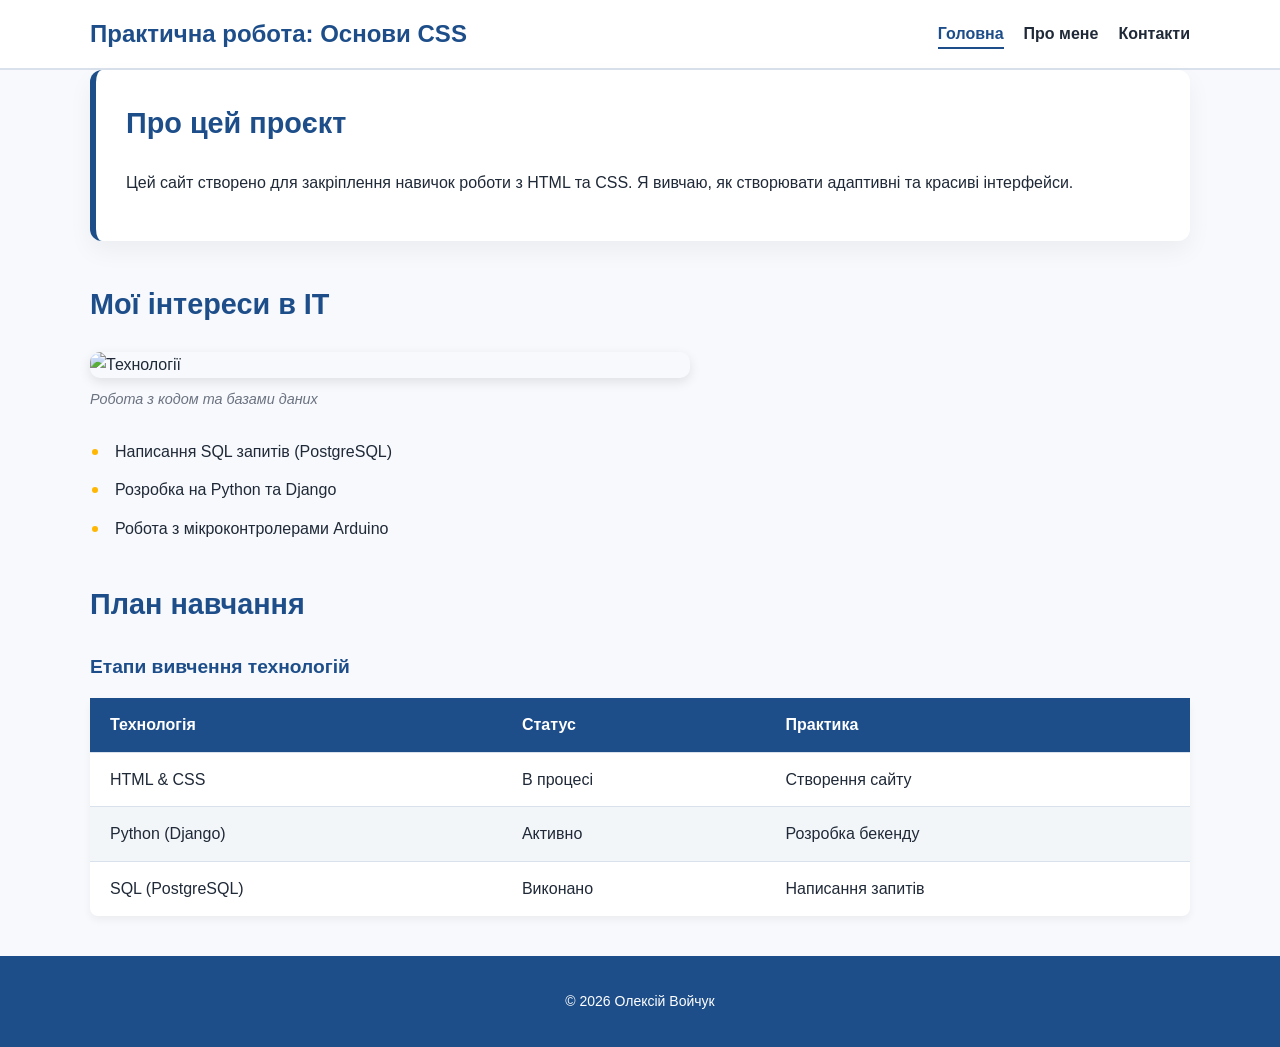
==== index.html @ 732fd852 "feat: complete css practical task" ====
<!DOCTYPE html>
<html lang="uk">
<head>
    <meta charset="UTF-8">
    <meta name="viewport" content="width=device-width, initial-scale=1.0">
    <title>Мій проєкт | Головна</title>
    
    <link rel="stylesheet" href="./styles/style.css">
    <link rel="stylesheet" href="./styles/responsive.css">
</head>
<body>
    <header class="site-header">
        <div class="container">
            <h1>Практична робота: Основи CSS</h1>
            <nav>
                <ul class="nav-list">
                    <li><a href="index.html" class="active">Головна</a></li>
                    <li><a href="pages/about.html">Про мене</a></li>
                    <li><a href="pages/contact.html">Контакти</a></li>
                </ul>
            </nav>
        </div>
    </header>

    <main class="container">
        <section class="section card">
            <h2>Про цей проєкт</h2>
            <p>Цей сайт створено для закріплення навичок роботи з HTML та CSS. Я вивчаю, як створювати адаптивні та красиві інтерфейси.</p>
        </section>

        <section class="section">
            <h2>Мої інтереси в IT</h2>
            <figure class="image-wrapper">
                <img src="./assets/img/tech.jpg" alt="Технології" class="responsive-img">
                <figcaption>Робота з кодом та базами даних</figcaption>
            </figure>
            
            <ul class="styled-list">
                <li>Написання SQL запитів (PostgreSQL)</li>
                <li>Розробка на Python та Django</li>
                <li>Робота з мікроконтролерами Arduino</li>
            </ul>
        </section>

        <section class="section">
            <h2>План навчання</h2>
            <table class="styled-table">
                <caption>Етапи вивчення технологій</caption>
                <thead>
                    <tr>
                        <th>Технологія</th>
                        <th>Статус</th>
                        <th>Практика</th>
                    </tr>
                </thead>
                <tbody>
                    <tr>
                        <td>HTML & CSS</td>
                        <td>В процесі</td>
                        <td>Створення сайту</td>
                    </tr>
                    <tr>
                        <td>Python (Django)</td>
                        <td>Активно</td>
                        <td>Розробка бекенду</td>
                    </tr>
                    <tr>
                        <td>SQL (PostgreSQL)</td>
                        <td>Виконано</td>
                        <td>Написання запитів</td>
                    </tr>
                </tbody>
            </table>
        </section>
    </main>

    <footer class="site-footer">
        <div class="container">
            <p>&copy; 2026 Олексій Войчук</p>
        </div>
    </footer>
</body>
</html>
---- styles/style.css ----
:root {
    --color-primary: #1d4e89;
    --color-accent: #ffb703;
    --color-bg: #f7f9fc;
    --color-surface: #ffffff;
    --color-text: #1f2937;
    --color-border: #d9e2ec;
}

*,
*::before,
*::after {
    box-sizing: border-box;
}

body {
    margin: 0;
    font-family: Arial, sans-serif;
    line-height: 1.6;
    color: var(--color-text);
    background-color: var(--color-bg);
}

.container {
    width: min(1100px, calc(100% - 32px));
    margin: 0 auto;
}

.site-header {
    background-color: var(--color-surface); 
    border-bottom: 2px solid var(--color-border); 
    padding: 15px 0;
}

.site-header .container {
    display: flex; 
    justify-content: space-between; 
    align-items: center; 
}

.site-header h1 {
    margin: 0;
    color: var(--color-primary);
    font-size: 24px;
}

.nav-list {
    display: flex; 
    gap: 20px; 
    list-style: none; 
    margin: 0;
    padding: 0;
}

.nav-list a {
    text-decoration: none; 
    color: var(--color-text);
    font-weight: bold;
    padding: 5px 0;
    transition: color 0.3s ease;
}

.nav-list a:hover {
    color: var(--color-accent);
}

.nav-list a.active {
    color: var(--color-primary);
    border-bottom: 2px solid var(--color-primary);
}

.site-footer {
    background-color: var(--color-primary);
    color: #ffffff;
    text-align: center;
    padding: 20px 0;
    font-size: 14px;
    margin-top: 40px;
}

.styled-table {
    width: 100%; 
    border-collapse: collapse; 
    margin: 25px 0;
    font-size: 16px;
    background-color: var(--color-surface); 
    box-shadow: 0 4px 8px rgba(0, 0, 0, 0.05); 
    border-radius: 8px; 
    overflow: hidden; 
}

.styled-table caption {
    font-size: 1.2rem;
    font-weight: bold;
    margin-bottom: 15px;
    color: var(--color-primary);
    text-align: left;
}

.styled-table thead tr {
    background-color: var(--color-primary);
    color: #ffffff;
    text-align: left;
}

.styled-table th,
.styled-table td {
    padding: 14px 20px;
    border-bottom: 1px solid var(--color-border); 
}

.styled-table tbody tr:last-of-type td {
    border-bottom: none;
}

.styled-table tbody tr:nth-child(even) {
    background-color: #f3f6f9;
}

.styled-table tbody tr:hover {
    background-color: #e2e8f0;
    transition: background-color 0.2s ease;
}

.section {
    margin-bottom: 40px; 
}

.card {
    background-color: var(--color-surface);
    padding: 30px;
    border-radius: 12px;
    box-shadow: 0 10px 25px rgba(0, 0, 0, 0.05); 
    border-left: 6px solid var(--color-primary); 
}

h2 {
    color: var(--color-primary);
    margin-top: 0;
    font-size: 1.8rem;
}

p {
    margin-bottom: 15px;
}

.image-wrapper {
    margin: 25px 0;
    max-width: 600px; 
}

.responsive-img {
    max-width: 100%; 
    height: auto;   
    border-radius: 10px;
    box-shadow: 0 4px 12px rgba(0, 0, 0, 0.1);
    display: block;
}

figcaption {
    margin-top: 10px;
    font-style: italic;
    color: #6b7280;
    font-size: 0.9rem;
}

.styled-list {
    padding-left: 20px;
    margin: 20px 0;
}

.styled-list li {
    margin-bottom: 10px;
    padding-left: 5px;
}

.styled-list li::marker {
    color: var(--color-accent);
    font-size: 1.2rem;
}

.two-column {
    display: flex;
    gap: 40px; 
    align-items: flex-start; 
    margin-top: 20px;
}

.text-content,
.media-content {
    flex: 1; 
}

.media-content {
    background-color: var(--color-bg);
    padding: 25px;
    border-radius: 12px;
    border: 1px solid var(--color-border);
}

.media-container {
    margin-top: 15px;
}

.styled-video {
    width: 100%; 
    max-width: 500px;
    border-radius: 8px;
    box-shadow: 0 4px 12px rgba(0, 0, 0, 0.15);
    display: block;
}

.styled-audio {
    width: 100%;
    outline: none;
}

.form-container {
    max-width: 600px; 
    margin: 0 auto;   
}

fieldset {
    border: 1px solid var(--color-border);
    border-radius: 8px;
    padding: 20px 25px;
    margin: 0;
}

legend {
    font-weight: bold;
    color: var(--color-primary);
    padding: 0 10px;
}

.form-group {
    margin-bottom: 20px;
}

.form-group label {
    display: block;
    margin-bottom: 8px;
    font-weight: bold;
    color: var(--color-text);
}

input[type="text"],
input[type="email"],
select,
textarea {
    width: 100%; 
    padding: 12px 14px;
    border: 1px solid var(--color-border);
    border-radius: 6px;
    background: #fff;
    font-family: inherit; 
    font-size: 1rem;
    transition: border-color 0.3s ease, box-shadow 0.3s ease;
}

input[type="text"]:focus,
input[type="email"]:focus,
select:focus,
textarea:focus {
    outline: none; 
    border-color: var(--color-primary);
    box-shadow: 0 0 0 3px rgba(29, 78, 137, 0.15); 
}

.radio-group label,
.checkbox-group label {
    display: inline-flex;
    align-items: center;
    font-weight: normal;
    margin-right: 15px;
    cursor: pointer;
}

.radio-group input,
.checkbox-group input {
    margin-right: 8px;
}

.btn-submit {
    display: block;
    width: 100%;
    padding: 14px 20px;
    border: none;
    border-radius: 8px;
    background-color: var(--color-primary);
    color: #ffffff;
    font-size: 1.1rem;
    font-weight: bold;
    cursor: pointer;
    transition: background-color 0.3s ease, transform 0.1s ease;
}

.btn-submit:hover {
    background-color: var(--color-accent); 
    color: var(--color-text); 
}

.btn-submit:active {
    transform: scale(0.98); 
}
---- styles/responsive.css ----
@media (max-width: 768px) {
    body {
        font-size: 15px;
        overflow-x: hidden;
    }

    .container {
        width: 100%;
        padding: 0 15px;
        overflow-x: hidden;
        box-sizing: border-box;
    }

    .section {
        margin-bottom: 25px;
        width: 100%;
        box-sizing: border-box;
    }

    .site-header {
        padding: 10px 0;
    }

    .site-header .container {
        flex-direction: column;
        gap: 15px;
    }

    .nav-list {
        flex-direction: column;
        width: 100%;
        gap: 8px;
    }

    .nav-list a {
        display: block;
        text-align: center;
        padding: 12px;
        background-color: #f3f6f9;
        border-radius: 8px;
        border: 1px solid var(--color-border);
    }

    .nav-list a.active {
        background-color: var(--color-primary);
        color: #ffffff;
        border-bottom: none;
    }

    .card {
        padding: 20px 15px;
        border-radius: 8px;
        border-left-width: 4px;
        width: 100%;
        box-sizing: border-box;
    }

    .two-column {
        flex-direction: column;
        gap: 20px;
        width: 100%;
    }

    .text-content,
    .media-content {
        width: 100%;
        box-sizing: border-box;
    }

    .media-content {
        padding: 15px;
    }

    video, 
    audio, 
    img, 
    iframe,
    .responsive-img,
    .styled-video,
    .styled-audio {
        max-width: 100% !important;
        width: 100%;
        height: auto;
        box-sizing: border-box;
        display: block;
    }

    .styled-table {
        display: block;
        width: 100%;
        overflow-x: auto;
        -webkit-overflow-scrolling: touch;
        border-collapse: collapse;
        border-spacing: 0;
    }

    .styled-table th, 
    .styled-table td {
        padding: 10px;
        white-space: nowrap;
    }

    fieldset {
        padding: 15px;
        width: 100%;
        box-sizing: border-box;
    }

    input[type="text"],
    input[type="email"],
    select,
    textarea {
        width: 100%;
        padding: 10px;
        box-sizing: border-box;
    }

    .radio-group {
        display: flex;
        flex-direction: column;
        gap: 10px;
    }

    .radio-group label {
        margin-right: 0;
        padding: 10px;
        background: #f8fafc;
        border-radius: 6px;
        border: 1px solid var(--color-border);
        width: 100%;
        box-sizing: border-box;
    }

    p, h1, h2, h3, h4, h5, h6, a, li, span, div {
        word-wrap: break-word;
        overflow-wrap: break-word;
        max-width: 100%;
    }
}

@media (max-width: 480px) {
    h1 { font-size: 20px; }
    h2 { font-size: 22px; }
    h3 { font-size: 18px; }

    .btn-submit {
        padding: 12px;
        font-size: 1rem;
        width: 100%;
    }

    .card {
        padding: 15px 10px;
    }
}
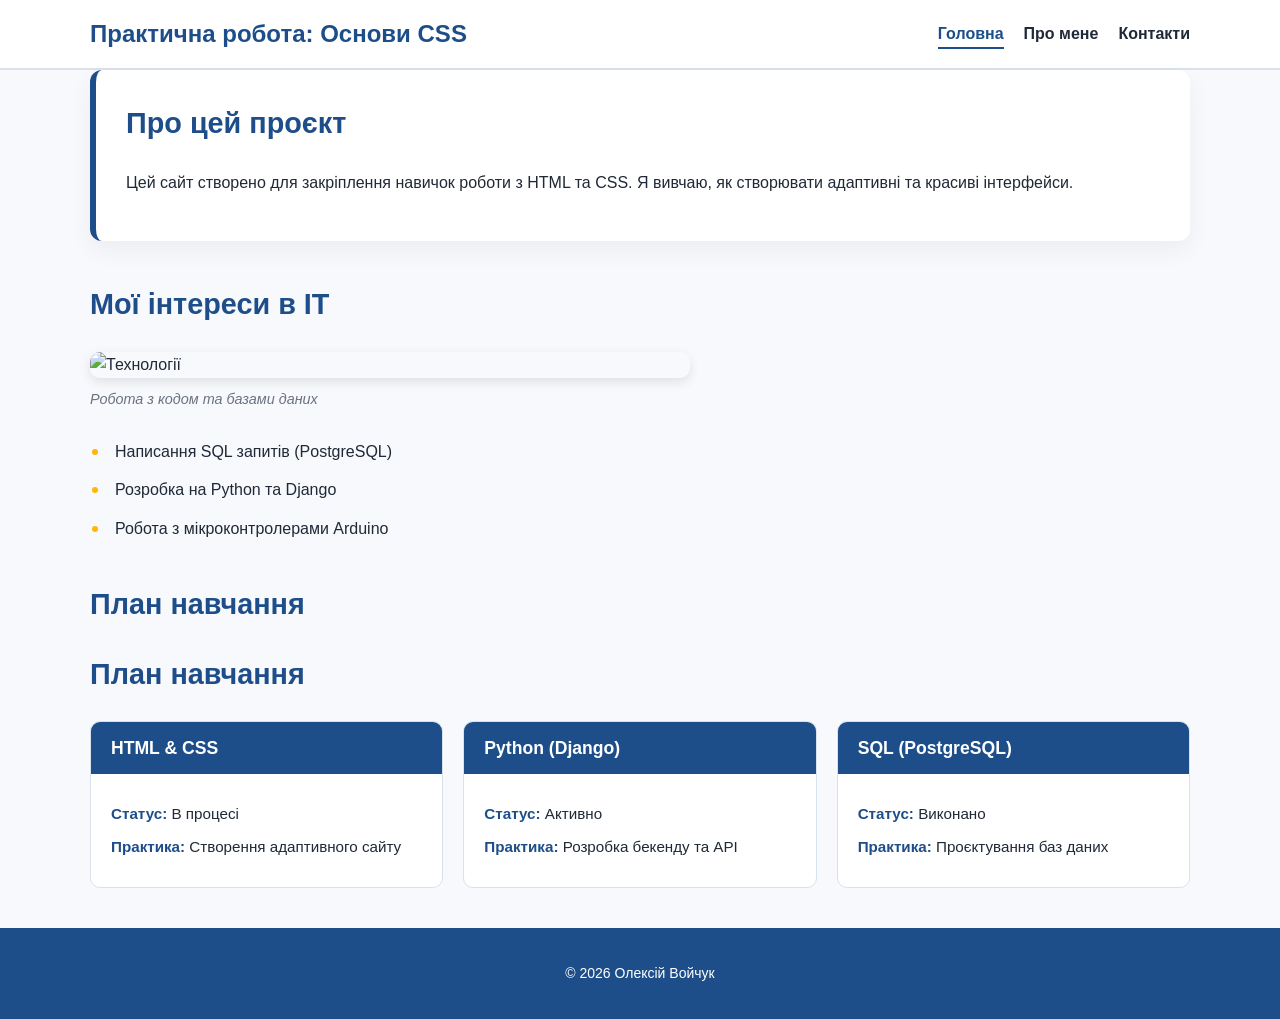
==== commit cb23074d: "refactor: replace table with responsive grid cards" ====
--- a/index.html
+++ b/index.html
@@ -1,13 +1,15 @@
 <!DOCTYPE html>
 <html lang="uk">
+
 <head>
     <meta charset="UTF-8">
     <meta name="viewport" content="width=device-width, initial-scale=1.0">
     <title>Мій проєкт | Головна</title>
-    
+
     <link rel="stylesheet" href="./styles/style.css">
     <link rel="stylesheet" href="./styles/responsive.css">
 </head>
+
 <body>
     <header class="site-header">
         <div class="container">
@@ -25,7 +27,8 @@
     <main class="container">
         <section class="section card">
             <h2>Про цей проєкт</h2>
-            <p>Цей сайт створено для закріплення навичок роботи з HTML та CSS. Я вивчаю, як створювати адаптивні та красиві інтерфейси.</p>
+            <p>Цей сайт створено для закріплення навичок роботи з HTML та CSS. Я вивчаю, як створювати адаптивні та
+                красиві інтерфейси.</p>
         </section>
 
         <section class="section">
@@ -34,7 +37,7 @@
                 <img src="./assets/img/tech.jpg" alt="Технології" class="responsive-img">
                 <figcaption>Робота з кодом та базами даних</figcaption>
             </figure>
-            
+
             <ul class="styled-list">
                 <li>Написання SQL запитів (PostgreSQL)</li>
                 <li>Розробка на Python та Django</li>
@@ -44,33 +47,34 @@
 
         <section class="section">
             <h2>План навчання</h2>
-            <table class="styled-table">
-                <caption>Етапи вивчення технологій</caption>
-                <thead>
-                    <tr>
-                        <th>Технологія</th>
-                        <th>Статус</th>
-                        <th>Практика</th>
-                    </tr>
-                </thead>
-                <tbody>
-                    <tr>
-                        <td>HTML & CSS</td>
-                        <td>В процесі</td>
-                        <td>Створення сайту</td>
-                    </tr>
-                    <tr>
-                        <td>Python (Django)</td>
-                        <td>Активно</td>
-                        <td>Розробка бекенду</td>
-                    </tr>
-                    <tr>
-                        <td>SQL (PostgreSQL)</td>
-                        <td>Виконано</td>
-                        <td>Написання запитів</td>
-                    </tr>
-                </tbody>
-            </table>
+            <section class="section">
+                <h2>План навчання</h2>
+                <div class="learning-grid">
+                    <div class="learning-card">
+                        <div class="card-header">HTML & CSS</div>
+                        <div class="card-body">
+                            <p><strong>Статус:</strong> В процесі</p>
+                            <p><strong>Практика:</strong> Створення адаптивного сайту</p>
+                        </div>
+                    </div>
+
+                    <div class="learning-card">
+                        <div class="card-header">Python (Django)</div>
+                        <div class="card-body">
+                            <p><strong>Статус:</strong> Активно</p>
+                            <p><strong>Практика:</strong> Розробка бекенду та API</p>
+                        </div>
+                    </div>
+
+                    <div class="learning-card">
+                        <div class="card-header">SQL (PostgreSQL)</div>
+                        <div class="card-body">
+                            <p><strong>Статус:</strong> Виконано</p>
+                            <p><strong>Практика:</strong> Проєктування баз даних</p>
+                        </div>
+                    </div>
+                </div>
+            </section>
         </section>
     </main>
 
@@ -80,4 +84,5 @@
         </div>
     </footer>
 </body>
+
 </html>
--- a/styles/style.css
+++ b/styles/style.css
@@ -78,49 +78,7 @@
     margin-top: 40px;
 }
 
-.styled-table {
-    width: 100%; 
-    border-collapse: collapse; 
-    margin: 25px 0;
-    font-size: 16px;
-    background-color: var(--color-surface); 
-    box-shadow: 0 4px 8px rgba(0, 0, 0, 0.05); 
-    border-radius: 8px; 
-    overflow: hidden; 
-}
-
-.styled-table caption {
-    font-size: 1.2rem;
-    font-weight: bold;
-    margin-bottom: 15px;
-    color: var(--color-primary);
-    text-align: left;
-}
-
-.styled-table thead tr {
-    background-color: var(--color-primary);
-    color: #ffffff;
-    text-align: left;
-}
-
-.styled-table th,
-.styled-table td {
-    padding: 14px 20px;
-    border-bottom: 1px solid var(--color-border); 
-}
-
-.styled-table tbody tr:last-of-type td {
-    border-bottom: none;
-}
-
-.styled-table tbody tr:nth-child(even) {
-    background-color: #f3f6f9;
-}
-
-.styled-table tbody tr:hover {
-    background-color: #e2e8f0;
-    transition: background-color 0.2s ease;
-}
+
 
 .section {
     margin-bottom: 40px; 
@@ -302,4 +260,45 @@
 
 .btn-submit:active {
     transform: scale(0.98); 
+}
+
+.learning-grid {
+    display: grid;
+    grid-template-columns: repeat(auto-fit, minmax(250px, 1fr));
+    gap: 20px;
+    margin: 20px 0;
+}
+
+.learning-card {
+    background: var(--color-surface);
+    border: 1px solid var(--color-border);
+    border-radius: 10px;
+    overflow: hidden;
+    transition: transform 0.3s ease, box-shadow 0.3s ease;
+}
+
+.learning-card:hover {
+    transform: translateY(-5px);
+    box-shadow: 0 10px 20px rgba(0,0,0,0.1);
+}
+
+.card-header {
+    background: var(--color-primary);
+    color: #fff;
+    padding: 12px 20px;
+    font-weight: bold;
+    font-size: 1.1rem;
+}
+
+.card-body {
+    padding: 20px;
+}
+
+.card-body p {
+    margin: 8px 0;
+    font-size: 0.95rem;
+}
+
+.card-body strong {
+    color: var(--color-primary);
 }
--- a/styles/responsive.css
+++ b/styles/responsive.css
@@ -152,4 +152,15 @@
     .card {
         padding: 15px 10px;
     }
+}
+
+@media (max-width: 768px) {
+    .learning-grid {
+        grid-template-columns: 1fr; 
+        gap: 15px;
+    }
+    
+    .learning-card {
+        border-left: 4px solid var(--color-primary); 
+    }
 }
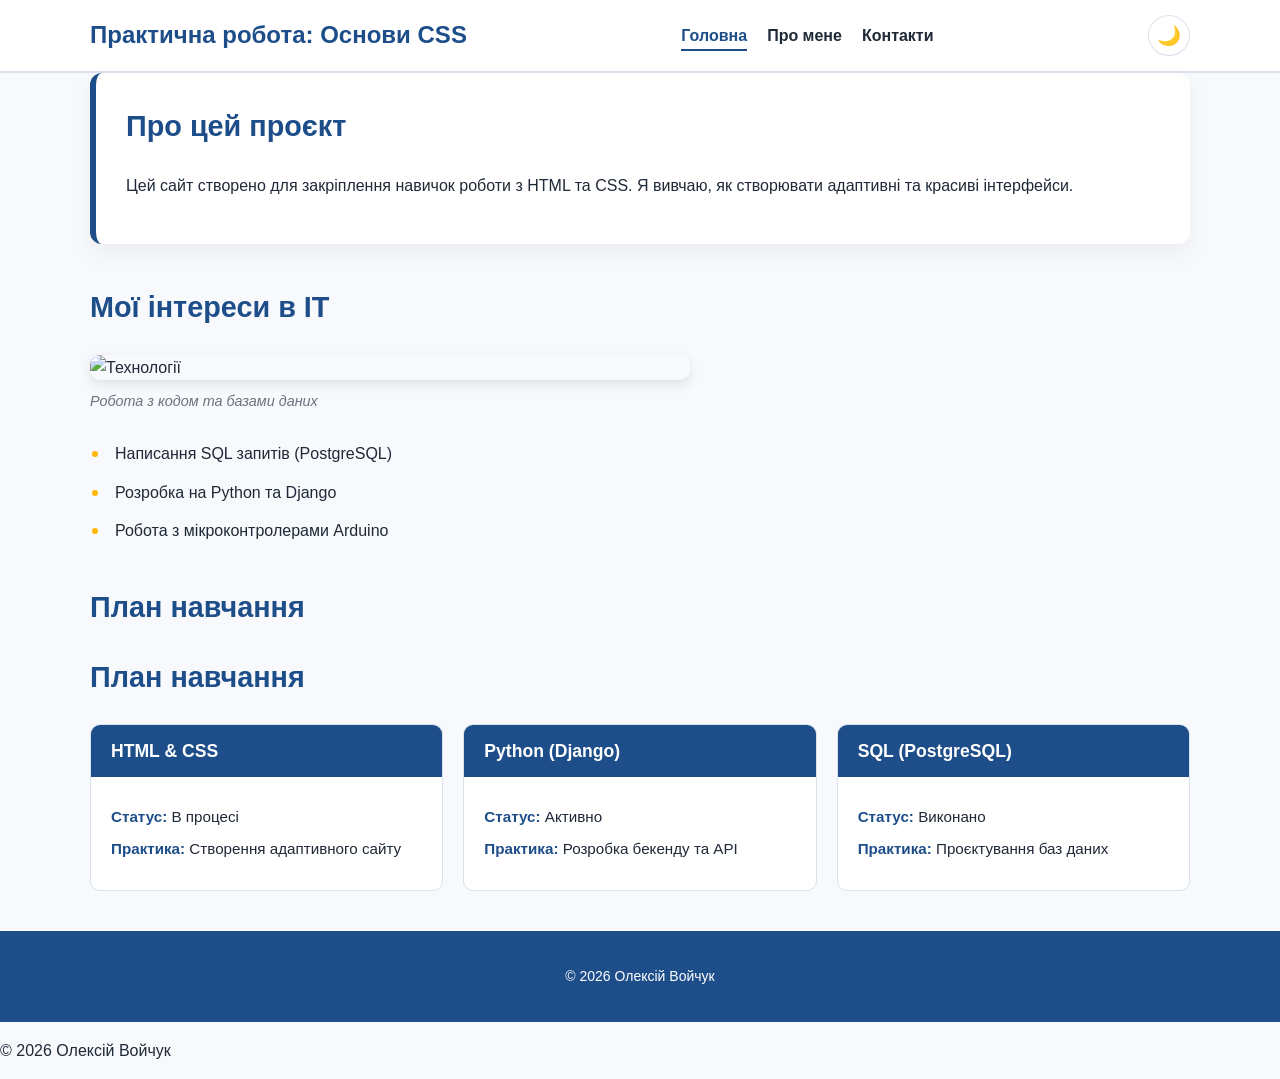
==== commit eee6fbeb: "feat: add javascript logic, modal, theme switch and form validation" ====
--- a/index.html
+++ b/index.html
@@ -8,6 +8,7 @@
 
     <link rel="stylesheet" href="./styles/style.css">
     <link rel="stylesheet" href="./styles/responsive.css">
+    <script src="./js/main.js" defer></script>
 </head>
 
 <body>
@@ -15,12 +16,20 @@
         <div class="container">
             <h1>Практична робота: Основи CSS</h1>
             <nav>
+                <button class="menu-toggle" aria-expanded="false">
+                    <span></span>
+                    <span></span>
+                    <span></span>
+                </button>
                 <ul class="nav-list">
                     <li><a href="index.html" class="active">Головна</a></li>
                     <li><a href="pages/about.html">Про мене</a></li>
                     <li><a href="pages/contact.html">Контакти</a></li>
                 </ul>
             </nav>
+            <button id="theme-toggle" class="theme-btn" aria-label="Переключити тему">
+                <span class="icon">🌙</span>
+            </button>
         </div>
     </header>
 
@@ -83,6 +92,11 @@
             <p>&copy; 2026 Олексій Войчук</p>
         </div>
     </footer>
+
+    <footer>
+        <p>&copy; <span id="current-year"></span> Олексій Войчук</p>
+    </footer>
+     <button id="back-to-top" hidden>↑</button>
 </body>
 
 </html>
--- a/styles/style.css
+++ b/styles/style.css
@@ -27,15 +27,15 @@
 }
 
 .site-header {
-    background-color: var(--color-surface); 
-    border-bottom: 2px solid var(--color-border); 
+    background-color: var(--color-surface);
+    border-bottom: 2px solid var(--color-border);
     padding: 15px 0;
 }
 
 .site-header .container {
-    display: flex; 
-    justify-content: space-between; 
-    align-items: center; 
+    display: flex;
+    justify-content: space-between;
+    align-items: center;
 }
 
 .site-header h1 {
@@ -45,15 +45,15 @@
 }
 
 .nav-list {
-    display: flex; 
-    gap: 20px; 
-    list-style: none; 
+    display: flex;
+    gap: 20px;
+    list-style: none;
     margin: 0;
     padding: 0;
 }
 
 .nav-list a {
-    text-decoration: none; 
+    text-decoration: none;
     color: var(--color-text);
     font-weight: bold;
     padding: 5px 0;
@@ -81,15 +81,15 @@
 
 
 .section {
-    margin-bottom: 40px; 
+    margin-bottom: 40px;
 }
 
 .card {
     background-color: var(--color-surface);
     padding: 30px;
     border-radius: 12px;
-    box-shadow: 0 10px 25px rgba(0, 0, 0, 0.05); 
-    border-left: 6px solid var(--color-primary); 
+    box-shadow: 0 10px 25px rgba(0, 0, 0, 0.05);
+    border-left: 6px solid var(--color-primary);
 }
 
 h2 {
@@ -104,12 +104,12 @@
 
 .image-wrapper {
     margin: 25px 0;
-    max-width: 600px; 
+    max-width: 600px;
 }
 
 .responsive-img {
-    max-width: 100%; 
-    height: auto;   
+    max-width: 100%;
+    height: auto;
     border-radius: 10px;
     box-shadow: 0 4px 12px rgba(0, 0, 0, 0.1);
     display: block;
@@ -139,14 +139,14 @@
 
 .two-column {
     display: flex;
-    gap: 40px; 
-    align-items: flex-start; 
+    gap: 40px;
+    align-items: flex-start;
     margin-top: 20px;
 }
 
 .text-content,
 .media-content {
-    flex: 1; 
+    flex: 1;
 }
 
 .media-content {
@@ -161,7 +161,7 @@
 }
 
 .styled-video {
-    width: 100%; 
+    width: 100%;
     max-width: 500px;
     border-radius: 8px;
     box-shadow: 0 4px 12px rgba(0, 0, 0, 0.15);
@@ -174,8 +174,8 @@
 }
 
 .form-container {
-    max-width: 600px; 
-    margin: 0 auto;   
+    max-width: 600px;
+    margin: 0 auto;
 }
 
 fieldset {
@@ -206,12 +206,12 @@
 input[type="email"],
 select,
 textarea {
-    width: 100%; 
+    width: 100%;
     padding: 12px 14px;
     border: 1px solid var(--color-border);
     border-radius: 6px;
     background: #fff;
-    font-family: inherit; 
+    font-family: inherit;
     font-size: 1rem;
     transition: border-color 0.3s ease, box-shadow 0.3s ease;
 }
@@ -220,9 +220,9 @@
 input[type="email"]:focus,
 select:focus,
 textarea:focus {
-    outline: none; 
+    outline: none;
     border-color: var(--color-primary);
-    box-shadow: 0 0 0 3px rgba(29, 78, 137, 0.15); 
+    box-shadow: 0 0 0 3px rgba(29, 78, 137, 0.15);
 }
 
 .radio-group label,
@@ -254,12 +254,12 @@
 }
 
 .btn-submit:hover {
-    background-color: var(--color-accent); 
-    color: var(--color-text); 
+    background-color: var(--color-accent);
+    color: var(--color-text);
 }
 
 .btn-submit:active {
-    transform: scale(0.98); 
+    transform: scale(0.98);
 }
 
 .learning-grid {
@@ -279,7 +279,7 @@
 
 .learning-card:hover {
     transform: translateY(-5px);
-    box-shadow: 0 10px 20px rgba(0,0,0,0.1);
+    box-shadow: 0 10px 20px rgba(0, 0, 0, 0.1);
 }
 
 .card-header {
@@ -301,4 +301,156 @@
 
 .card-body strong {
     color: var(--color-primary);
+}
+
+.menu-toggle {
+    display: none;
+    flex-direction: column;
+    gap: 5px;
+    background: none;
+    border: none;
+    cursor: pointer;
+}
+
+.menu-toggle span {
+    display: block;
+    width: 25px;
+    height: 3px;
+    background: var(--color-primary);
+    transition: 0.3s;
+}
+
+body.theme-dark {
+    --color-bg: #1a1a1a;
+    --color-surface: #2d2d2d;
+    --color-text: #f0f0f0;
+    --color-border: #444;
+}
+
+.theme-btn {
+    background: var(--color-surface);
+    border: 1px solid var(--color-border);
+    padding: 8px;
+    border-radius: 50%;
+    cursor: pointer;
+    font-size: 1.2rem;
+    transition: 0.3s;
+}
+
+#back-to-top {
+    position: fixed;
+    bottom: 30px;
+    right: 30px;
+    padding: 10px 15px;
+    background: var(--color-primary);
+    color: white;
+    border: none;
+    border-radius: 5px;
+    cursor: pointer;
+    z-index: 1000;
+}
+
+.accordion-item {
+    border-bottom: 1px solid var(--color-border);
+}
+
+.accordion-header {
+    width: 100%;
+    padding: 15px;
+    text-align: left;
+    background: none;
+    border: none;
+    font-weight: bold;
+    cursor: pointer;
+    color: var(--color-primary);
+    transition: background 0.3s;
+}
+
+.accordion-header:hover {
+    background: rgba(0, 0, 0, 0.05);
+}
+
+.accordion-content {
+    max-height: 0;
+    overflow: hidden;
+    transition: max-height 0.3s ease-out;
+    padding: 0 15px;
+}
+
+.accordion-item.is-active .accordion-content {
+    max-height: 200px;
+    padding: 15px;
+}
+
+.error-msg {
+    color: #d9534f; 
+    font-size: 0.85rem;
+    display: block;
+    margin-top: 5px;
+    min-height: 15px;
+}
+
+#char-counter {
+    font-size: 0.85rem;
+    text-align: right;
+    color: var(--color-text);
+    opacity: 0.7;
+    margin-top: 5px;
+}
+
+#form-success {
+    background-color: #e8f5e9; 
+    border-left: 4px solid #4caf50;
+    color: #2e7d32;
+    padding: 20px;
+    margin-top: 20px;
+}
+
+.modal-overlay {
+    position: fixed;
+    top: 0;
+    left: 0;
+    width: 100%;
+    height: 100%;
+    background: rgba(0, 0, 0, 0.6);
+    display: flex;
+    justify-content: center;
+    align-items: center;
+    z-index: 9999;
+    opacity: 0;
+    visibility: hidden;
+    transition: opacity 0.3s ease, visibility 0.3s ease;
+}
+
+.modal-overlay:not([hidden]) {
+    opacity: 1;
+    visibility: visible;
+    display: flex;
+}
+
+.modal-box {
+    background: var(--color-surface);
+    padding: 30px;
+    border-radius: 10px;
+    max-width: 500px;
+    width: 90%;
+    position: relative;
+    box-shadow: 0 10px 30px rgba(0, 0, 0, 0.2);
+    transform: translateY(-20px);
+    transition: transform 0.3s ease;
+}
+
+.modal-overlay:not([hidden]) .modal-box {
+    transform: translateY(0);
+}
+
+.modal-close-btn {
+    position: absolute;
+    top: 10px;
+    right: 15px;
+    background: none;
+    border: none;
+    font-size: 24px;
+    cursor: pointer;
+    color: var(--color-text);
 }
--- a/styles/responsive.css
+++ b/styles/responsive.css
@@ -163,4 +163,10 @@
     .learning-card {
         border-left: 4px solid var(--color-primary); 
     }
-}+}
+
+@media (max-width: 768px) {
+    .menu-toggle { display: flex; }
+    .nav-list { display: none; } 
+    .nav-list.is-open { display: flex; }
+}
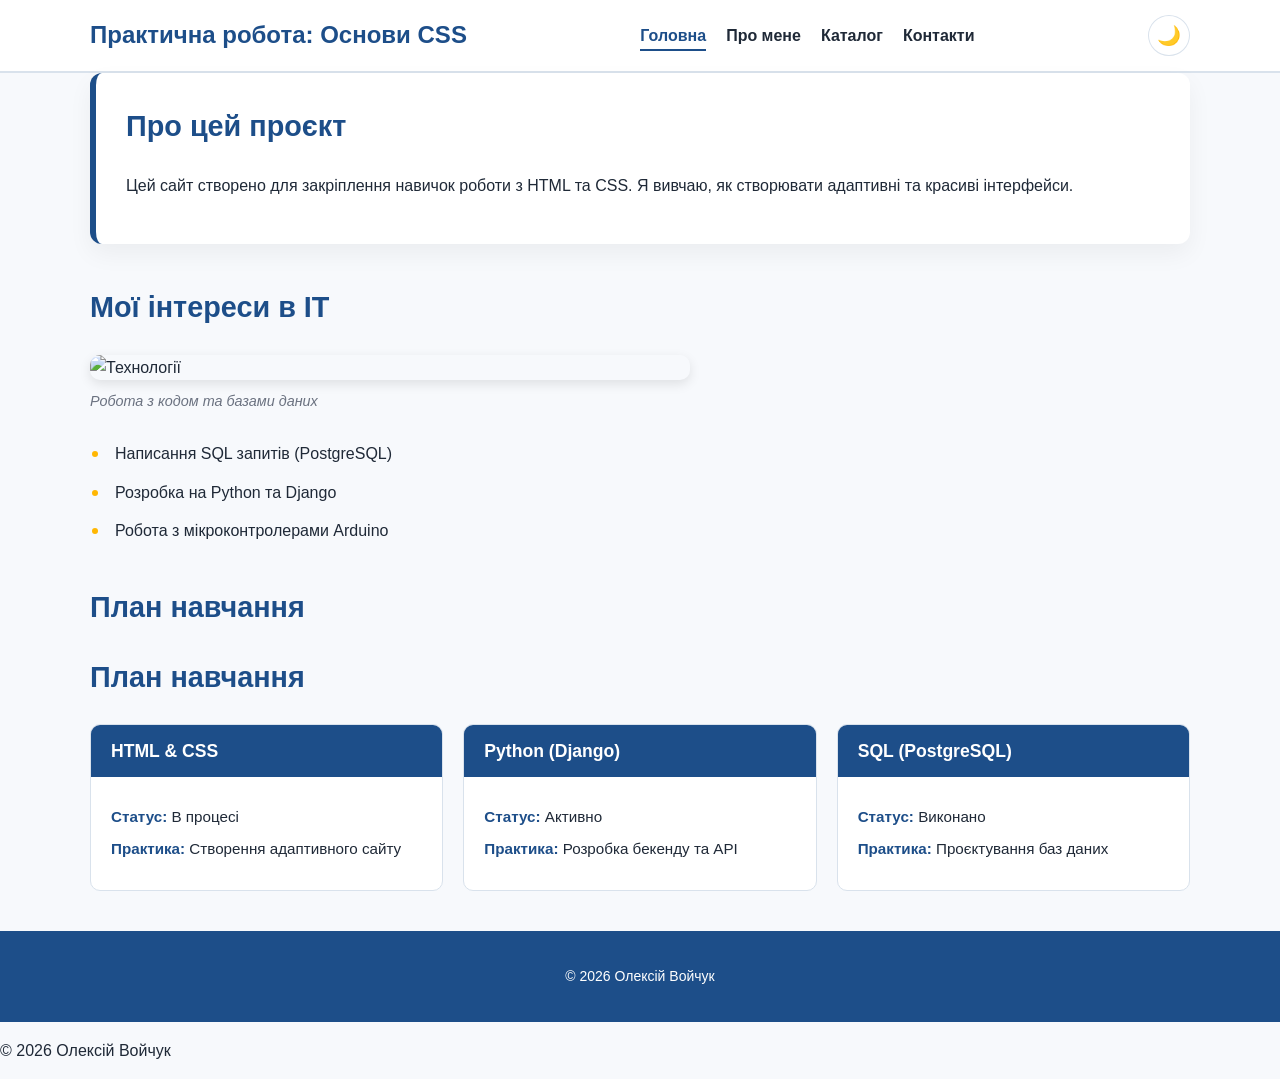
==== commit 72fb5f04: "feat: complete async data-driven catalog with all features" ====
--- a/index.html
+++ b/index.html
@@ -22,8 +22,9 @@
                     <span></span>
                 </button>
                 <ul class="nav-list">
-                    <li><a href="index.html" class="active">Головна</a></li>
+                    <li><a href="index.html">Головна</a></li>
                     <li><a href="pages/about.html">Про мене</a></li>
+                    <li><a href="pages/catalog.html">Каталог</a></li>
                     <li><a href="pages/contact.html">Контакти</a></li>
                 </ul>
             </nav>
@@ -96,7 +97,7 @@
     <footer>
         <p>&copy; <span id="current-year"></span> Олексій Войчук</p>
     </footer>
-     <button id="back-to-top" hidden>↑</button>
+    <button id="back-to-top" hidden>↑</button>
 </body>
 
 </html>
--- a/styles/style.css
+++ b/styles/style.css
@@ -453,4 +453,40 @@
     font-size: 24px;
     cursor: pointer;
     color: var(--color-text);
+}
+
+.fav-btn {
+    background: none;
+    border: 1px solid var(--color-border);
+    cursor: pointer;
+    font-size: 1.2rem;
+    padding: 5px 10px;
+    border-radius: 5px;
+    transition: 0.3s;
+}
+
+.fav-btn.active {
+    background-color: #ff4d4d;
+    border-color: #ff4d4d;
+    color: white;
+}
+
+.card-footer {
+    display: flex;
+    justify-content: space-between;
+    align-items: center;
+    margin-top: 15px;
+}
+
+.btn-details {
+    background-color: var(--color-primary);
+    color: white;
+    border: none;
+    padding: 8px 15px;
+    border-radius: 5px;
+    cursor: pointer;
+}
+
+#catalog-grid {
+    min-height: 200px;
 }
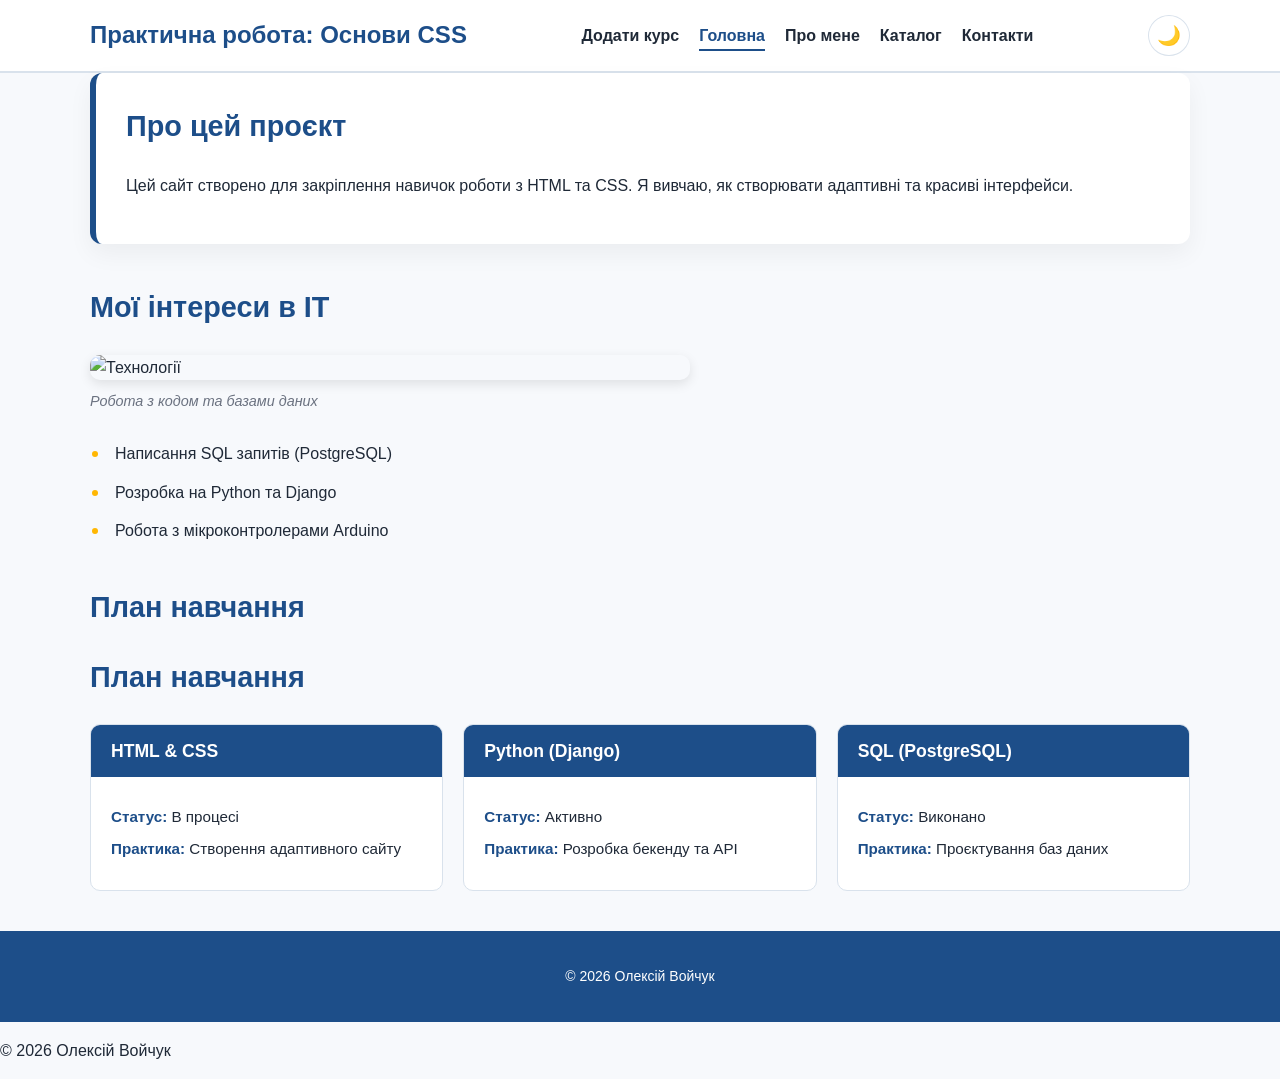
==== commit 4368bd0a: "feat: implement full CRUD operations with json-server" ====
--- a/index.html
+++ b/index.html
@@ -22,6 +22,7 @@
                     <span></span>
                 </button>
                 <ul class="nav-list">
+                    <li><a href="pages/item-form.html">Додати курс</a></li>
                     <li><a href="index.html">Головна</a></li>
                     <li><a href="pages/about.html">Про мене</a></li>
                     <li><a href="pages/catalog.html">Каталог</a></li>
